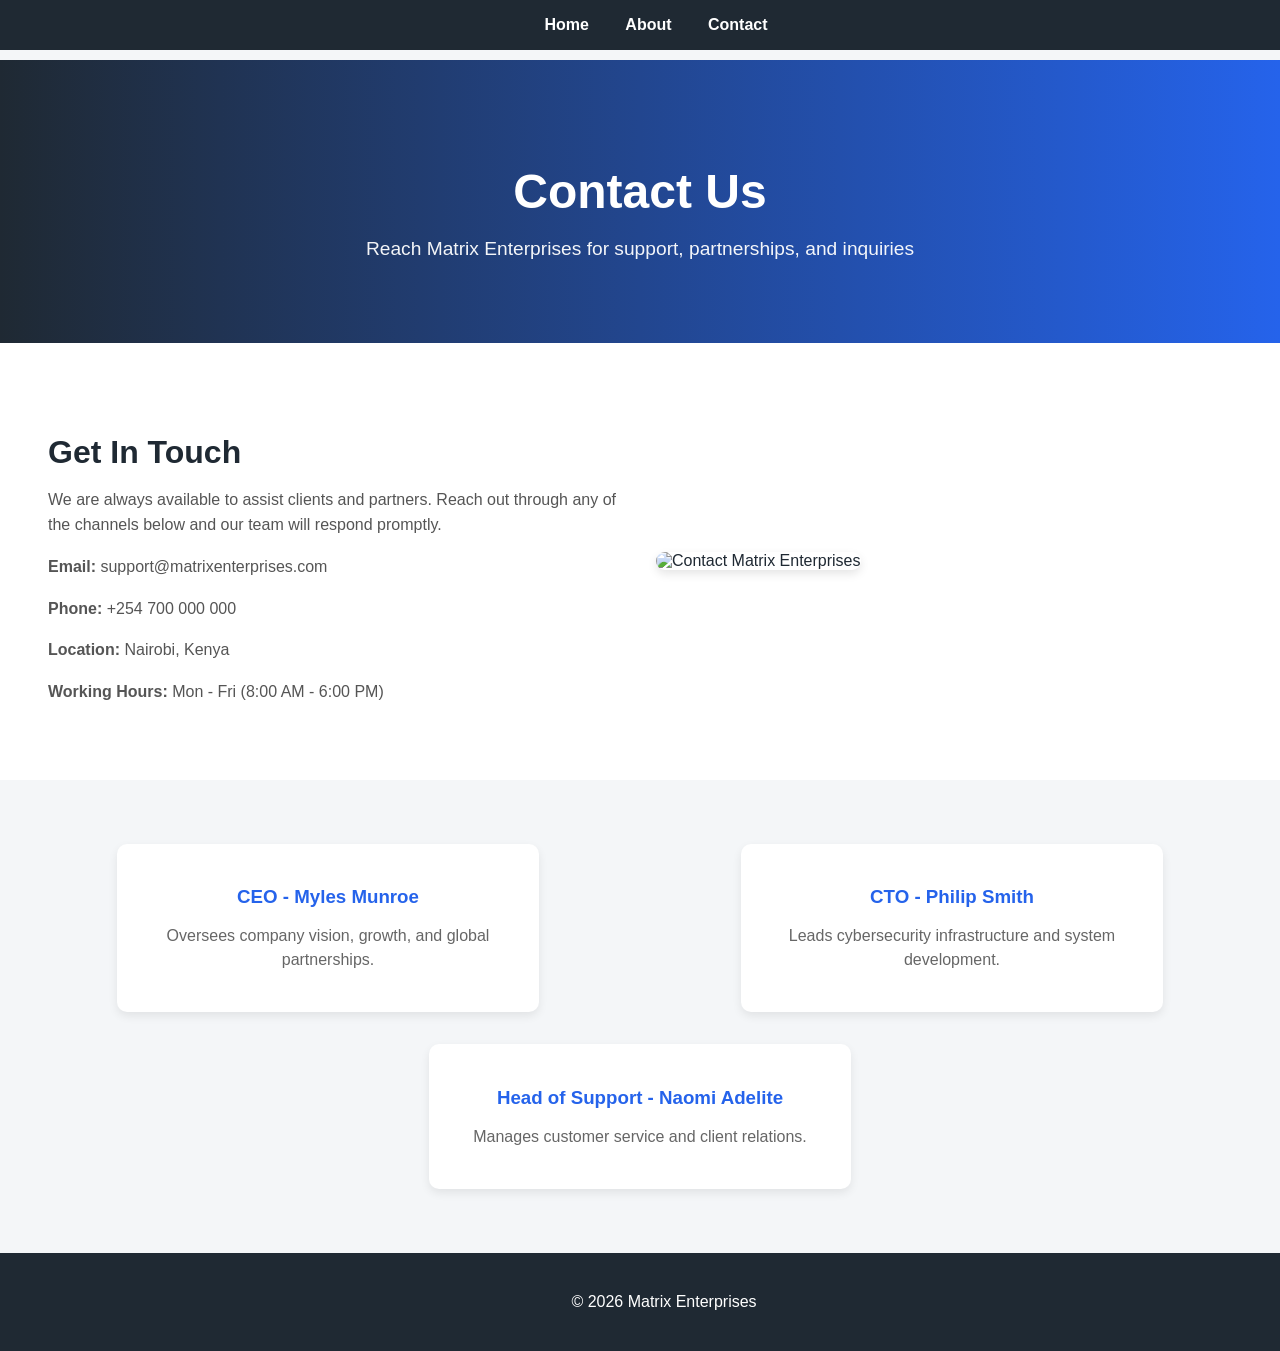
==== contact.html @ 6acb821a "matrix enterprises final evaluation" ====
<!DOCTYPE html>
<html lang="en">

<head>
    <meta charset="UTF-8">
    <meta name="viewport" content="width=device-width, initial-scale=1.0">
    <title>Contact - Matrix Enterprises</title>
    <link rel="stylesheet" href="contact.css">
</head>

<body>

    <!-- NAVBAR -->
    <nav class="navbar">
        <ul>
            <li><a href="matrix.html">Home</a></li>
            <li><a href="about.html">About</a></li>
            <li><a href="contact.html">Contact</a></li>
        </ul>
    </nav>

    <!-- HERO SECTION -->
    <section class="about-hero">
        <h1>Contact Us</h1>
        <p>Reach Matrix Enterprises for support, partnerships, and inquiries</p>
    </section>

    <!-- CONTACT CONTENT (SPLIT LAYOUT) -->
    <section class="about-content">

        <div class="about-text">
            <h2>Get In Touch</h2>
            <p>
                We are always available to assist clients and partners. Reach out through any of the channels below
                and our team will respond promptly.
            </p>

            <p><strong>Email:</strong> support@matrixenterprises.com</p>
            <p><strong>Phone:</strong> +254 700 000 000</p>
            <p><strong>Location:</strong> Nairobi, Kenya</p>

            <p><strong>Working Hours:</strong> Mon - Fri (8:00 AM - 6:00 PM)</p>
        </div>

        <div class="about-image">
            <img src="https://via.placeholder.com/500x350" alt="Contact Matrix Enterprises">
        </div>

    </section>

    <!-- KEY PERSONNEL (VALUES STYLE CARDS) -->
    <section class="about-values">

        <div class="value-box">
            <h3>CEO - Myles Munroe</h3>
            <p>Oversees company vision, growth, and global partnerships.</p>
        </div>

        <div class="value-box">
            <h3>CTO - Philip Smith</h3>
            <p>Leads cybersecurity infrastructure and system development.</p>
        </div>

        <div class="value-box">
            <h3>Head of Support - Naomi Adelite</h3>
            <p>Manages customer service and client relations.</p>
        </div>

    </section>

    <!-- FOOTER -->
    <footer>
        <p>&copy; 2026 Matrix Enterprises</p>
    </footer>

</body>

</html>
---- contact.css ----
/* ===== RESET ===== */
body {
    margin: 0;
    font-family: Arial, sans-serif;
    background: #f4f6f8;
    color: #1f2933;
}

/* ===== NAVBAR ===== */
.navbar {
    background-color: #1f2933;
    padding: 1em;
    text-align: center;

    position: fixed;
    width: 100%;
    top: 0;
    z-index: 1000;
}

.navbar ul {
    list-style: none;
    margin: 0;
    padding: 0;
}

.navbar li {
    display: inline;
    margin: 0 1em;
}

.navbar a {
    color: #fff;
    text-decoration: none;
    font-weight: bold;
}

.navbar a:hover {
    color: #2563eb;
}

/* ===== HERO SECTION ===== */
.about-hero {
    background: linear-gradient(to right, #1f2933, #2563eb);
    color: white;
    text-align: center;
    padding: 4em 1em;

    margin-top: 60px;
    /* navbar spacing fix */
}

.about-hero h1 {
    font-size: 3em;
    margin-bottom: 0.3em;
}

.about-hero p {
    font-size: 1.2em;
    opacity: 0.95;
}

/* ===== MAIN CONTACT SECTION ===== */
.about-content {
    display: flex;
    flex-wrap: wrap;
    align-items: center;

    padding: 3em 2em;
    background: #ffffff;
}

/* TEXT SIDE */
.about-text {
    flex: 1;
    min-width: 280px;
    padding: 1em;
}

.about-text h2 {
    font-size: 2em;
    margin-bottom: 0.5em;
    color: #1f2933;
}

.about-text p {
    color: #555;
    line-height: 1.6;
    margin-bottom: 0.7em;
}

/* IMAGE SIDE */
.about-image {
    flex: 1;
    min-width: 280px;
    padding: 1em;
}

.about-image img {
    width: 100%;
    border-radius: 10px;
    box-shadow: 0 4px 10px rgba(0, 0, 0, 0.1);
}

/* ===== PERSONNEL SECTION ===== */
.about-values {
    display: flex;
    flex-wrap: wrap;
    justify-content: space-around;

    background: #f4f6f8;
    padding: 3em 1em;
}

/* CARDS */
.value-box {
    background: #ffffff;
    padding: 1.5em;
    margin: 1em;
    width: 30%;
    min-width: 250px;

    text-align: center;
    border-radius: 10px;

    box-shadow: 0 4px 10px rgba(0, 0, 0, 0.08);

    transition: transform 0.3s ease, box-shadow 0.3s ease;
}

.value-box:hover {
    transform: translateY(-5px);
    box-shadow: 0 10px 18px rgba(0, 0, 0, 0.15);
}

.value-box h3 {
    color: #2563eb;
    margin-bottom: 0.5em;
}

.value-box p {
    color: #666;
    line-height: 1.5;
}

/* ===== FOOTER ===== */
footer {
    background: #1f2933;
    color: white;
    text-align: center;
    padding: 1.5em;
    width: 100%;
}
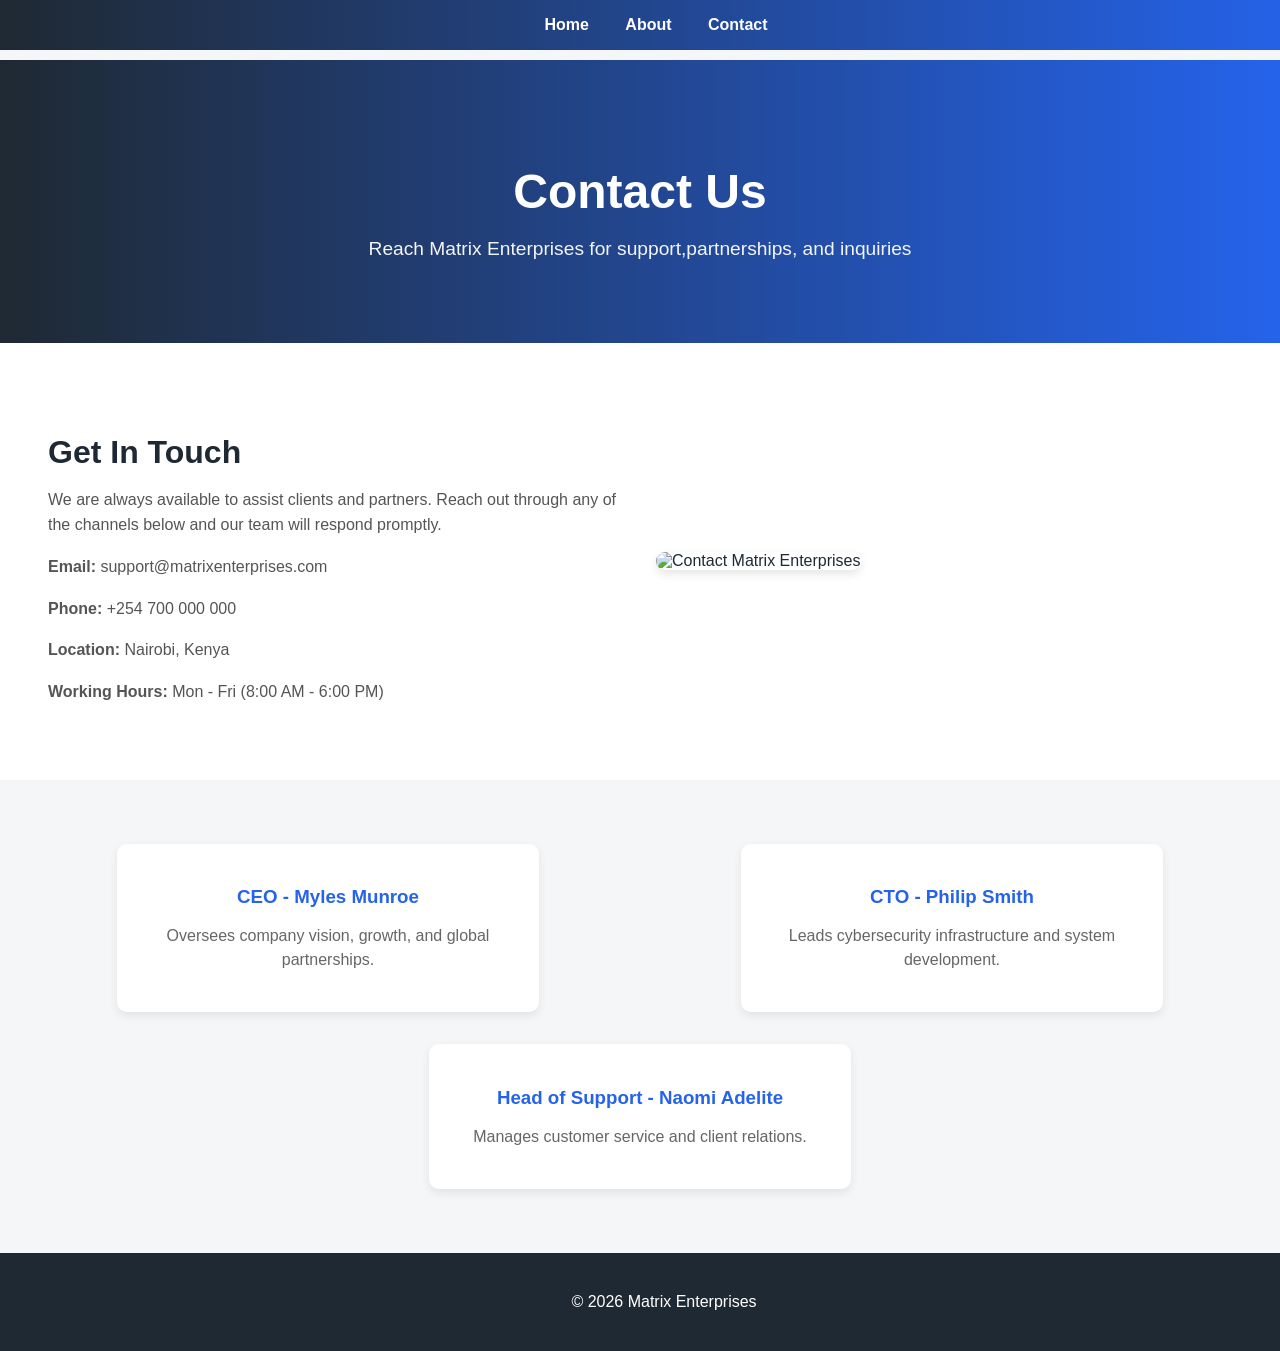
==== commit 947d7faf: "creating the contact web page for users to reach out to the company" ====
--- a/contact.html
+++ b/contact.html
@@ -22,7 +22,7 @@
     <!-- HERO SECTION -->
     <section class="about-hero">
         <h1>Contact Us</h1>
-        <p>Reach Matrix Enterprises for support, partnerships, and inquiries</p>
+        <p>Reach Matrix Enterprises for support,partnerships, and inquiries</p>
     </section>
 
     <!-- CONTACT CONTENT (SPLIT LAYOUT) -->
--- a/contact.css
+++ b/contact.css
@@ -8,7 +8,7 @@
 
 /* ===== NAVBAR ===== */
 .navbar {
-    background-color: #1f2933;
+    background: linear-gradient(to right, #1f2933, #2563eb);
     padding: 1em;
     text-align: center;
 
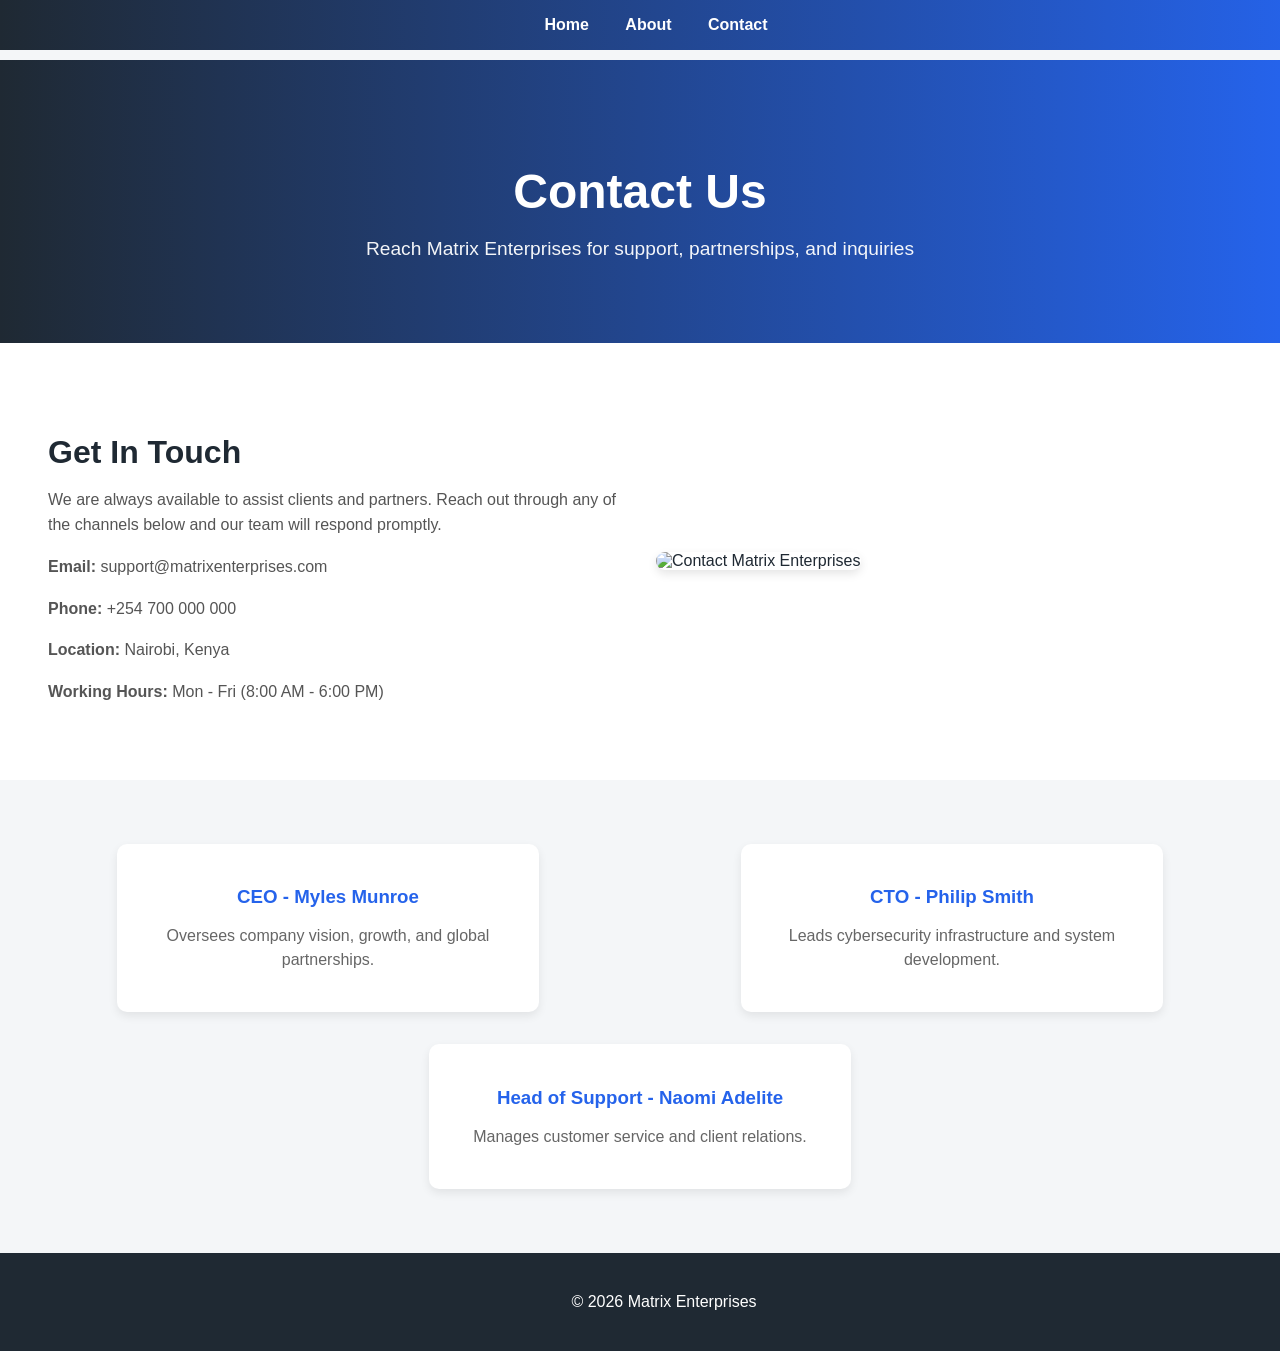
==== commit 9350059d: "styling the contact web page" ====
--- a/contact.html
+++ b/contact.html
@@ -22,7 +22,7 @@
     <!-- HERO SECTION -->
     <section class="about-hero">
         <h1>Contact Us</h1>
-        <p>Reach Matrix Enterprises for support,partnerships, and inquiries</p>
+        <p>Reach Matrix Enterprises for support, partnerships, and inquiries</p>
     </section>
 
     <!-- CONTACT CONTENT (SPLIT LAYOUT) -->
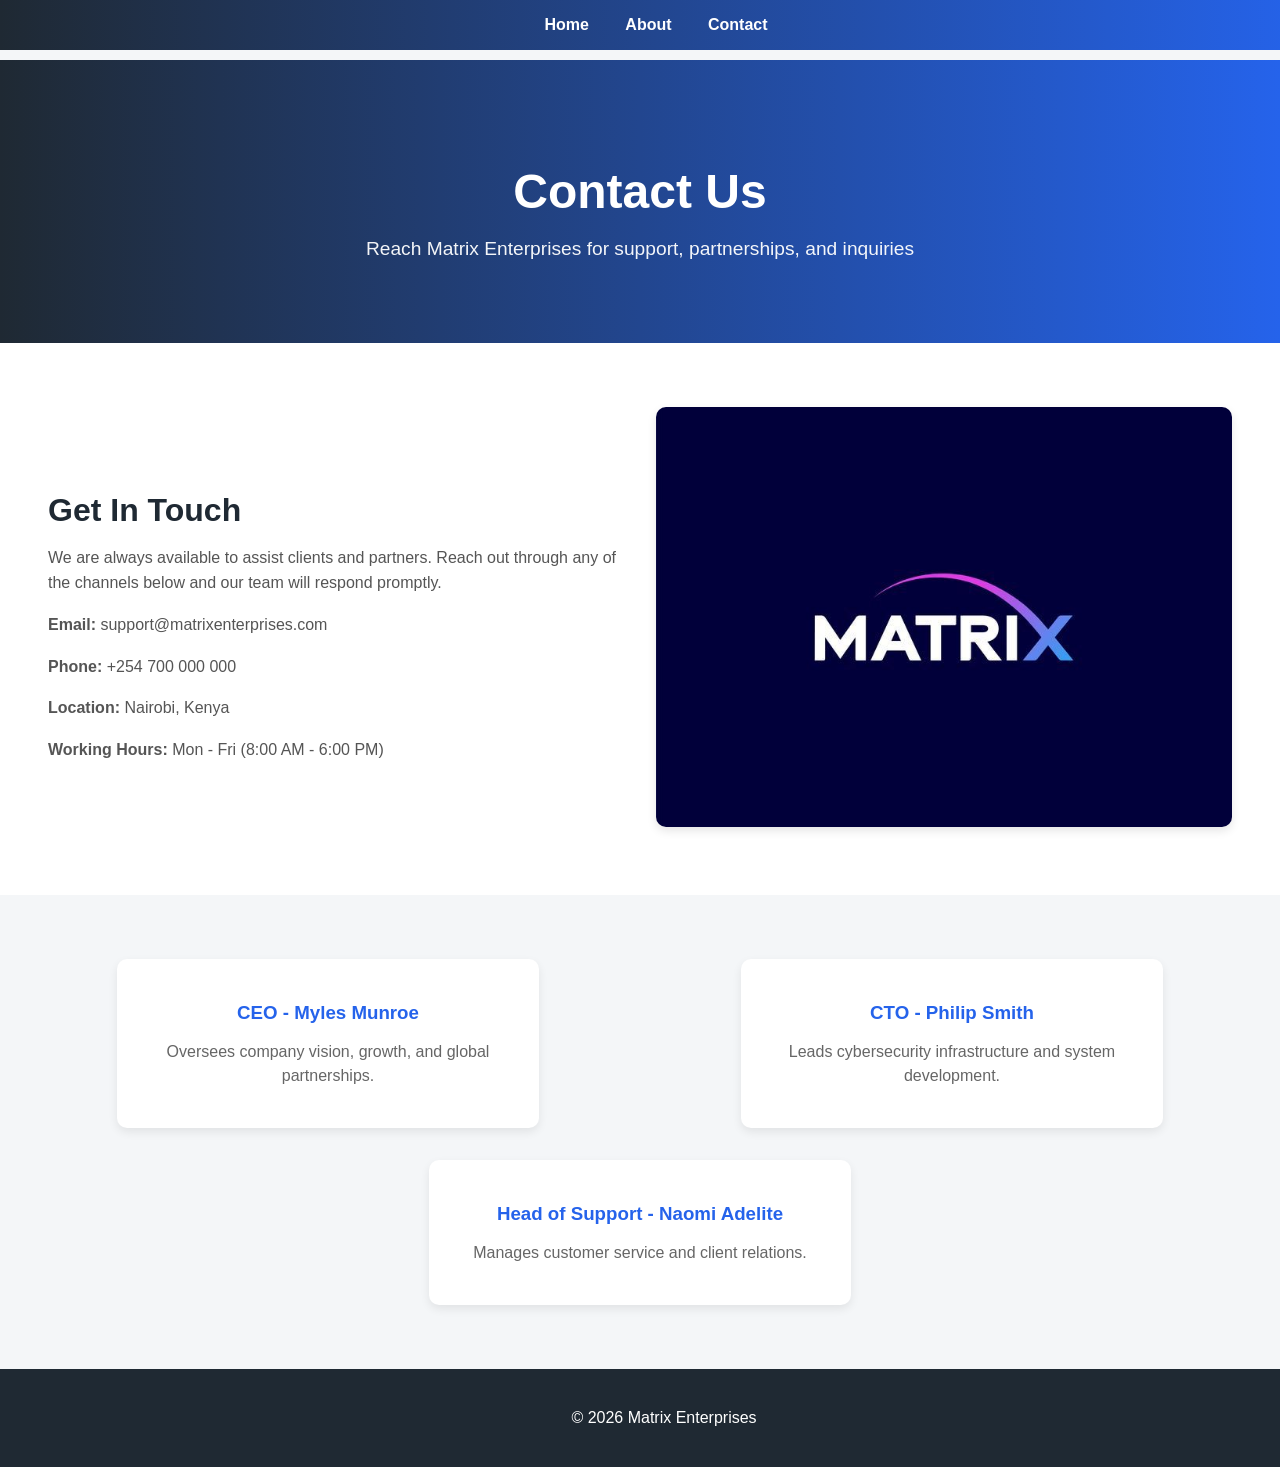
==== commit 3d204449: "Fix image source path in contact.html" ====
--- a/contact.html
+++ b/contact.html
@@ -43,7 +43,8 @@
         </div>
 
         <div class="about-image">
-            <img src="https://via.placeholder.com/500x350" alt="Contact Matrix Enterprises">
+            <img src="Modern wordmark logo.jpeg"
+                alt="Contact Matrix Enterprises">
         </div>
 
     </section>
@@ -75,4 +76,4 @@
 
 </body>
 
-</html>+</html>
